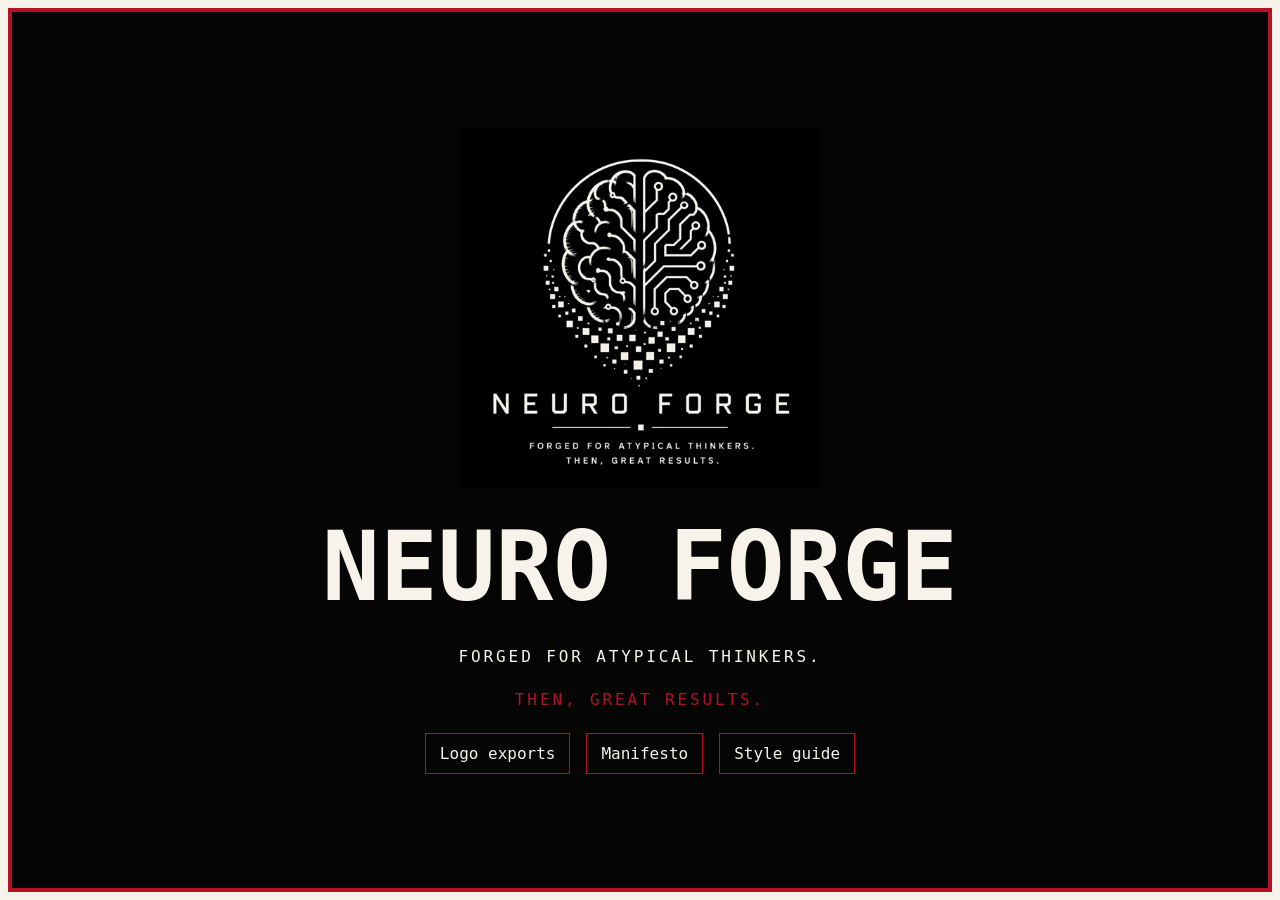
==== docs/index.html @ d3b80245 "Initial Neuro Forge repository" ====
<!doctype html>
<html lang="en">
<head>
  <meta charset="utf-8">
  <meta name="viewport" content="width=device-width, initial-scale=1">
  <title>Neuro Forge</title>
  <link rel="stylesheet" href="style.css">
</head>
<body>
  <main class="page">
    <img class="logo" src="../brand/logo/exports/neuro-forge-logo-512.png" alt="Neuro Forge logo">
    <h1>Neuro Forge</h1>
    <p class="sig">FORGED FOR ATYPICAL THINKERS.</p>
    <p class="sig red">THEN, GREAT RESULTS.</p>
    <nav>
      <a href="logo.html">Logo exports</a>
      <a href="../philosophy/manifesto.md">Manifesto</a>
      <a href="../brand/style-guide.md">Style guide</a>
    </nav>
  </main>
</body>
</html>
---- docs/style.css ----
:root {
  --black: #050505;
  --white: #f7f3ea;
  --red: #b11226;
}

* { box-sizing: border-box; }

body {
  margin: 0;
  color: var(--white);
  background: var(--black);
  font-family: ui-monospace, SFMono-Regular, Menlo, Monaco, Consolas, monospace;
}

.page {
  min-height: 100vh;
  display: grid;
  place-items: center;
  align-content: center;
  gap: 24px;
  padding: 32px;
  border: 8px solid var(--white);
  box-shadow: inset 0 0 0 4px var(--red);
}

.logo { width: min(46vw, 360px); height: auto; }

h1 {
  margin: 0;
  color: var(--white);
  font-size: clamp(2rem, 8vw, 6rem);
  font-weight: 700;
  text-transform: uppercase;
}

.sig {
  margin: 0;
  letter-spacing: .18em;
  text-align: center;
  text-transform: uppercase;
}

.red { color: var(--red); }

nav, .grid {
  display: flex;
  flex-wrap: wrap;
  justify-content: center;
  gap: 16px;
}

a {
  color: var(--white);
  border: 1px solid var(--red);
  padding: 10px 14px;
  text-decoration: none;
}

.grid-page { align-content: start; }

.grid figure {
  width: 180px;
  min-height: 180px;
  display: grid;
  place-items: center;
  border: 1px solid var(--white);
  margin: 0;
  padding: 16px;
}

.grid img { max-width: 100%; height: auto; }

figcaption { color: var(--red); }
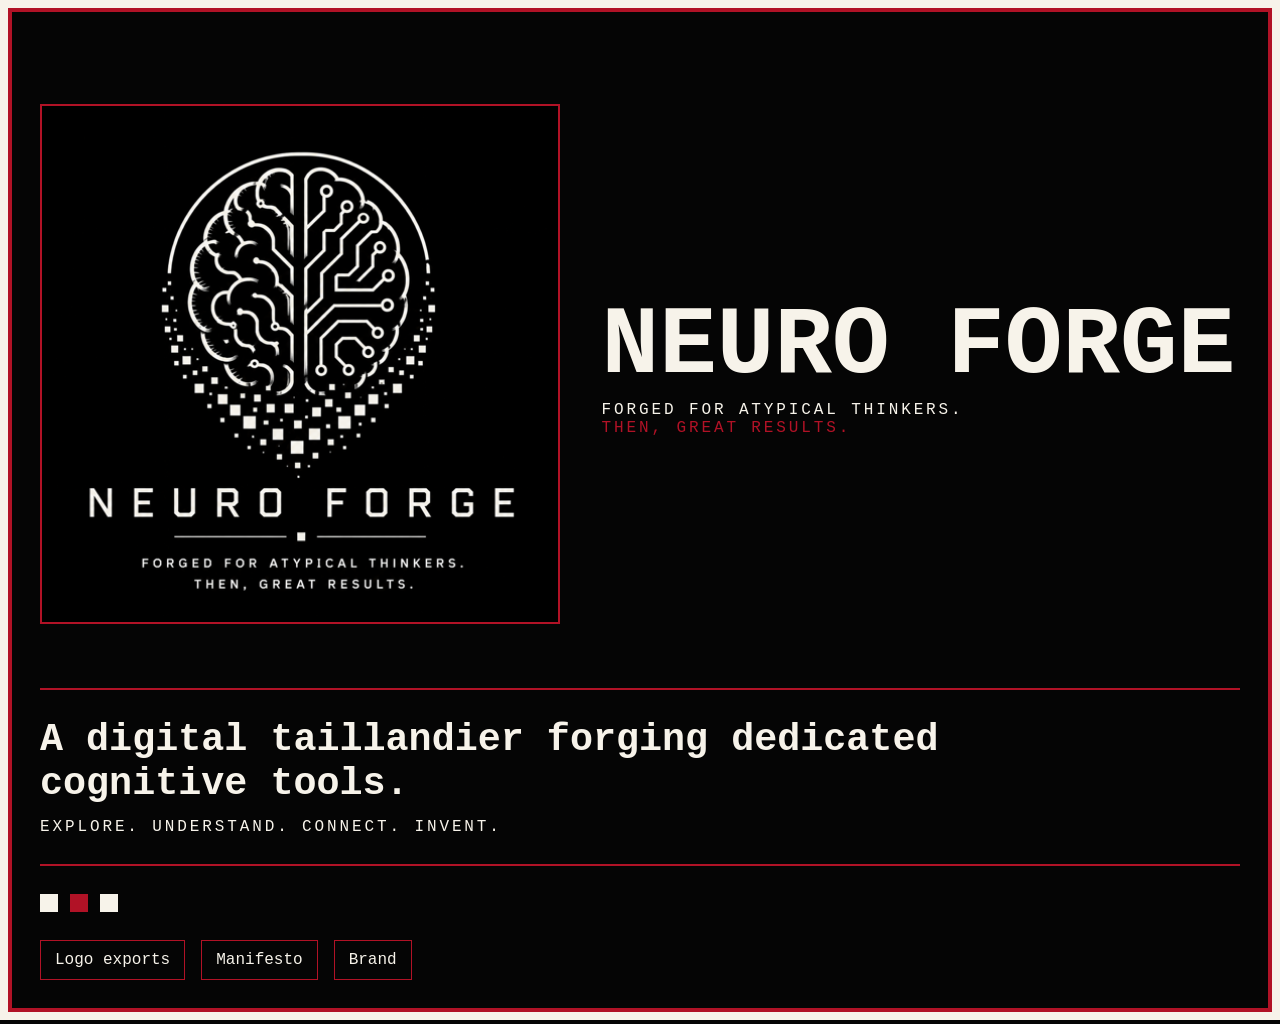
==== commit 67ac4890: "Fix GitHub Pages logo assets" ====
--- a/docs/index.html
+++ b/docs/index.html
@@ -7,17 +7,27 @@
   <link rel="stylesheet" href="style.css">
 </head>
 <body>
-  <main class="page">
-    <img class="logo" src="../brand/logo/exports/neuro-forge-logo-512.png" alt="Neuro Forge logo">
-    <h1>Neuro Forge</h1>
-    <p class="sig">FORGED FOR ATYPICAL THINKERS.</p>
-    <p class="sig red">THEN, GREAT RESULTS.</p>
+  <main>
+    <section class="hero">
+      <img class="logo" src="assets/logo/neuro-forge-logo-512.png" alt="Neuro Forge logo">
+      <div class="title">
+        <h1>Neuro Forge</h1>
+        <p>FORGED FOR ATYPICAL THINKERS.</p>
+        <p class="red">THEN, GREAT RESULTS.</p>
+      </div>
+    </section>
+    <section class="band">
+      <h2>A digital taillandier forging dedicated cognitive tools.</h2>
+      <p>Explore. Understand. Connect. Invent.</p>
+    </section>
+    <section class="sigil">
+      <span></span><span></span><span></span>
+    </section>
     <nav>
       <a href="logo.html">Logo exports</a>
-      <a href="../philosophy/manifesto.md">Manifesto</a>
-      <a href="../brand/style-guide.md">Style guide</a>
+      <a href="https://github.com/bizc0m/NeuroForge/tree/main/philosophy">Manifesto</a>
+      <a href="https://github.com/bizc0m/NeuroForge/tree/main/brand">Brand</a>
     </nav>
   </main>
 </body>
 </html>
-
--- a/docs/style.css
+++ b/docs/style.css
@@ -13,18 +13,27 @@
   font-family: ui-monospace, SFMono-Regular, Menlo, Monaco, Consolas, monospace;
 }
 
-.page {
+main {
   min-height: 100vh;
-  display: grid;
-  place-items: center;
-  align-content: center;
-  gap: 24px;
   padding: 32px;
   border: 8px solid var(--white);
   box-shadow: inset 0 0 0 4px var(--red);
 }
 
-.logo { width: min(46vw, 360px); height: auto; }
+.hero {
+  min-height: 72vh;
+  display: grid;
+  grid-template-columns: minmax(240px, 42vw) 1fr;
+  align-items: center;
+  gap: 24px;
+}
+
+.logo {
+  width: 100%;
+  max-width: 520px;
+  height: auto;
+  border: 2px solid var(--red);
+}
 
 h1 {
   margin: 0;
@@ -34,20 +43,53 @@
   text-transform: uppercase;
 }
 
-.sig {
+.title p, .band p {
   margin: 0;
   letter-spacing: .18em;
-  text-align: center;
   text-transform: uppercase;
 }
 
 .red { color: var(--red); }
 
-nav, .grid {
+nav {
+  display: flex;
+  flex-wrap: wrap;
+  gap: 16px;
+  padding: 28px 0 0;
+}
+
+.band {
+  border-top: 2px solid var(--red);
+  border-bottom: 2px solid var(--red);
+  padding: 28px 0;
+}
+
+.band h2 {
+  max-width: 900px;
+  margin: 0 0 12px;
+  font-size: clamp(1.35rem, 3vw, 3rem);
+}
+
+.sigil {
+  display: flex;
+  gap: 12px;
+  padding: 28px 0 0;
+}
+
+.sigil span {
+  width: 18px;
+  height: 18px;
+  background: var(--white);
+}
+
+.sigil span:nth-child(2) { background: var(--red); }
+
+.grid {
   display: flex;
   flex-wrap: wrap;
   justify-content: center;
-  gap: 16px;
+  gap: 18px;
+  padding: 28px 0;
 }
 
 a {
@@ -57,7 +99,7 @@
   text-decoration: none;
 }
 
-.grid-page { align-content: start; }
+.grid-page h1 { text-align: center; }
 
 .grid figure {
   width: 180px;
@@ -72,3 +114,8 @@
 .grid img { max-width: 100%; height: auto; }
 
 figcaption { color: var(--red); }
+
+@media (max-width: 760px) {
+  .hero { grid-template-columns: 1fr; }
+  main { padding: 20px; border-width: 4px; }
+}
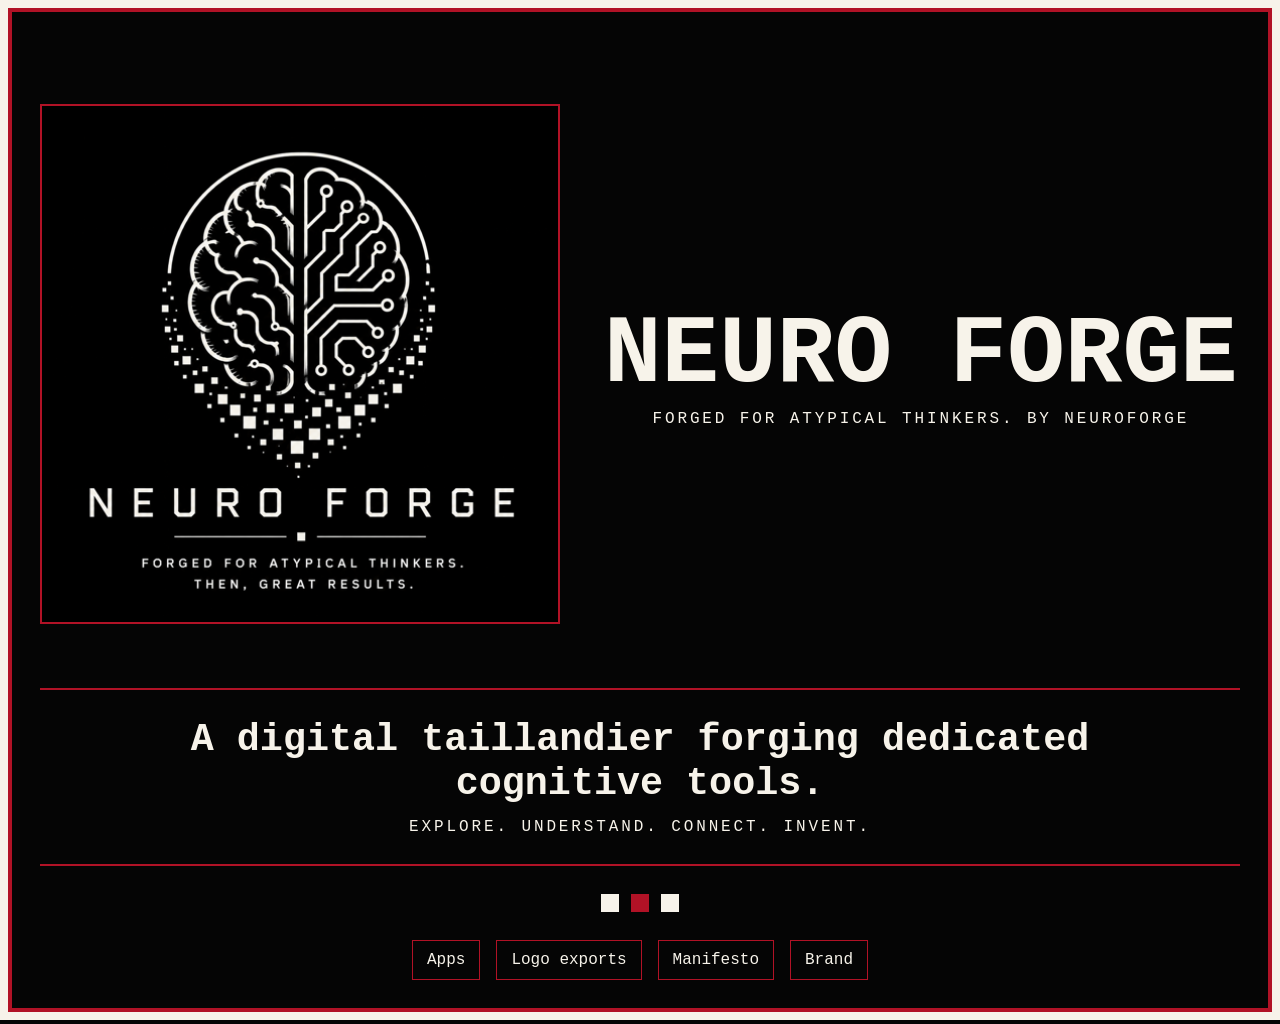
==== commit 2f63955e: "Add NeuroForge apps page" ====
--- a/docs/index.html
+++ b/docs/index.html
@@ -12,8 +12,7 @@
       <img class="logo" src="assets/logo/neuro-forge-logo-512.png" alt="Neuro Forge logo">
       <div class="title">
         <h1>Neuro Forge</h1>
-        <p>FORGED FOR ATYPICAL THINKERS.</p>
-        <p class="red">THEN, GREAT RESULTS.</p>
+        <p>FORGED FOR ATYPICAL THINKERS. by NeuroForge</p>
       </div>
     </section>
     <section class="band">
@@ -24,6 +23,7 @@
       <span></span><span></span><span></span>
     </section>
     <nav>
+      <a href="apps.html">Apps</a>
       <a href="logo.html">Logo exports</a>
       <a href="https://github.com/bizc0m/NeuroForge/tree/main/philosophy">Manifesto</a>
       <a href="https://github.com/bizc0m/NeuroForge/tree/main/brand">Brand</a>
--- a/docs/style.css
+++ b/docs/style.css
@@ -26,6 +26,7 @@
   grid-template-columns: minmax(240px, 42vw) 1fr;
   align-items: center;
   gap: 24px;
+  text-align: center;
 }
 
 .logo {
@@ -47,6 +48,7 @@
   margin: 0;
   letter-spacing: .18em;
   text-transform: uppercase;
+  text-align: center;
 }
 
 .red { color: var(--red); }
@@ -54,6 +56,7 @@
 nav {
   display: flex;
   flex-wrap: wrap;
+  justify-content: center;
   gap: 16px;
   padding: 28px 0 0;
 }
@@ -62,16 +65,18 @@
   border-top: 2px solid var(--red);
   border-bottom: 2px solid var(--red);
   padding: 28px 0;
+  text-align: center;
 }
 
 .band h2 {
   max-width: 900px;
-  margin: 0 0 12px;
+  margin: 0 auto 12px;
   font-size: clamp(1.35rem, 3vw, 3rem);
 }
 
 .sigil {
   display: flex;
+  justify-content: center;
   gap: 12px;
   padding: 28px 0 0;
 }
@@ -115,7 +120,81 @@
 
 figcaption { color: var(--red); }
 
+.apps-page {
+  min-height: 100vh;
+}
+
+.apps-head {
+  display: grid;
+  justify-items: center;
+  gap: 14px;
+  text-align: center;
+}
+
+.back-link {
+  justify-self: start;
+}
+
+.apps-logo {
+  width: 120px;
+  height: 120px;
+  object-fit: contain;
+  border: 1px solid var(--red);
+}
+
+.apps-head p {
+  max-width: 760px;
+  margin: 0;
+  color: var(--white);
+  line-height: 1.5;
+}
+
+.apps-list {
+  display: grid;
+  gap: 12px;
+  max-width: 1180px;
+  margin: 34px auto 0;
+}
+
+.app-row {
+  display: grid;
+  grid-template-columns: minmax(240px, 1fr) auto;
+  align-items: center;
+  gap: 18px;
+  padding: 16px;
+  border: 1px solid var(--white);
+  background: rgb(255 255 255 / 4%);
+}
+
+.app-row strong {
+  display: block;
+  color: var(--white);
+  font-size: 1.08rem;
+}
+
+.app-row span {
+  display: block;
+  margin-top: 4px;
+  color: rgb(247 243 234 / 72%);
+  line-height: 1.4;
+}
+
+.app-row nav {
+  padding: 0;
+  justify-content: end;
+}
+
+.apps-signature {
+  margin: 28px 0 0;
+  color: var(--red);
+  text-align: center;
+  letter-spacing: .14em;
+  text-transform: uppercase;
+}
+
 @media (max-width: 760px) {
   .hero { grid-template-columns: 1fr; }
   main { padding: 20px; border-width: 4px; }
-}
+  .app-row { grid-template-columns: 1fr; }
+  .app-row nav { justify-content: start; }
+}
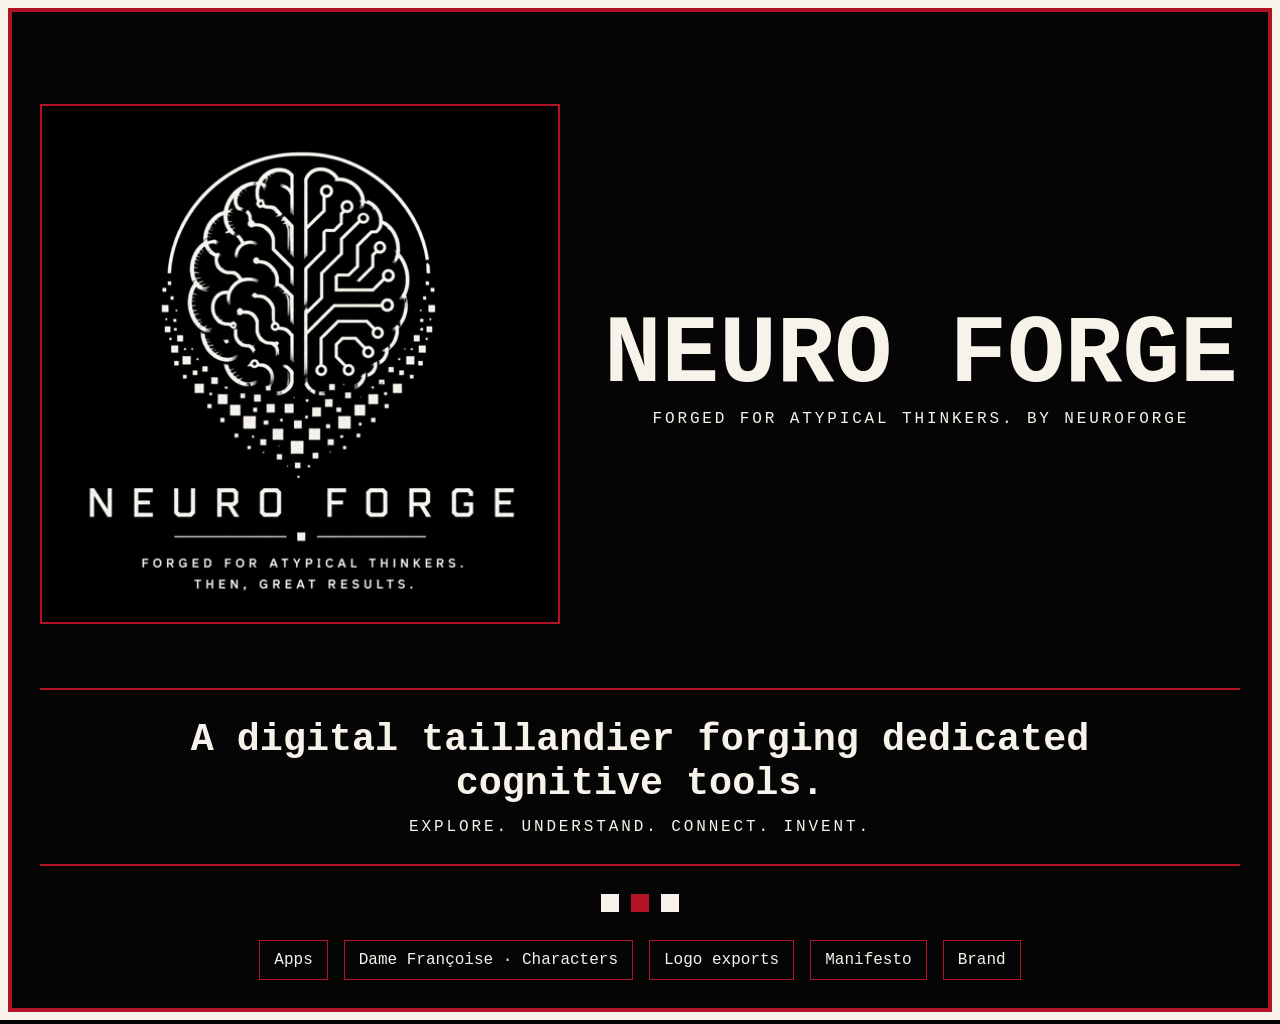
==== commit 0fad9540: "docs(characters): add Francoise gallery profiles and alternative avatar" ====
--- a/docs/index.html
+++ b/docs/index.html
@@ -24,6 +24,7 @@
     </section>
     <nav>
       <a href="apps.html">Apps</a>
+      <a href="characters/dame-francoise/">Dame Françoise · Characters</a>
       <a href="logo.html">Logo exports</a>
       <a href="https://github.com/bizc0m/NeuroForge/tree/main/philosophy">Manifesto</a>
       <a href="https://github.com/bizc0m/NeuroForge/tree/main/brand">Brand</a>
--- a/docs/style.css
+++ b/docs/style.css
@@ -192,9 +192,741 @@
   text-transform: uppercase;
 }
 
+.project-page {
+  display: grid;
+  gap: 30px;
+}
+
+.project-hero {
+  display: grid;
+  justify-items: center;
+  gap: 14px;
+  text-align: center;
+}
+
+.project-logo {
+  width: 112px;
+  height: 112px;
+  object-fit: contain;
+  border: 1px solid var(--red);
+}
+
+.app-logo {
+  padding: 8px;
+  background: rgb(247 243 234 / 8%);
+}
+
+.project-kicker {
+  margin: 0;
+  color: var(--red);
+  letter-spacing: .2em;
+  text-transform: uppercase;
+}
+
+.project-subtitle {
+  max-width: 740px;
+  margin: 0;
+  color: rgb(247 243 234 / 78%);
+  line-height: 1.5;
+}
+
+.project-actions {
+  padding-top: 8px;
+}
+
+.project-grid {
+  display: grid;
+  grid-template-columns: repeat(2, minmax(0, 1fr));
+  gap: 14px;
+  max-width: 1100px;
+  width: 100%;
+  margin: 0 auto;
+}
+
+.project-panel {
+  min-height: 190px;
+  padding: 18px;
+  border: 1px solid var(--white);
+  background: rgb(255 255 255 / 4%);
+}
+
+.project-panel h2 {
+  margin: 0 0 12px;
+  color: var(--red);
+  font-size: 1rem;
+  letter-spacing: .16em;
+  text-transform: uppercase;
+}
+
+.project-panel p {
+  margin: 0 0 10px;
+  line-height: 1.55;
+}
+
+.project-panel dl {
+  margin: 0;
+}
+
+.project-panel div {
+  display: grid;
+  grid-template-columns: 150px 1fr;
+  gap: 12px;
+  padding: 8px 0;
+  border-bottom: 1px solid rgb(247 243 234 / 20%);
+}
+
+.project-panel dt {
+  color: rgb(247 243 234 / 62%);
+}
+
+.project-panel dd {
+  margin: 0;
+}
+
+.project-signature {
+  color: var(--red);
+  letter-spacing: .12em;
+  text-transform: uppercase;
+}
+
 @media (max-width: 760px) {
   .hero { grid-template-columns: 1fr; }
   main { padding: 20px; border-width: 4px; }
   .app-row { grid-template-columns: 1fr; }
   .app-row nav { justify-content: start; }
-}
+  .project-grid { grid-template-columns: 1fr; }
+  .project-panel div { grid-template-columns: 1fr; gap: 4px; }
+}
+
+/* NeuroForge production directory: compact CP437/NFO treatment. */
+.nfo-body {
+  --nfo-bg: #030504;
+  --nfo-ink: #e9eee8;
+  --nfo-blue: #1897d4;
+  --nfo-green: #71d33d;
+  --nfo-muted: #8ca09b;
+  min-height: 100dvh;
+  background-color: var(--nfo-bg);
+  background-image: repeating-linear-gradient(0deg, transparent 0 3px, rgb(255 255 255 / 0.022) 3px 4px);
+  color: var(--nfo-ink);
+  font-size: 13px;
+}
+
+.nfo-shell {
+  width: min(1180px, calc(100% - 28px));
+  min-height: calc(100dvh - 28px);
+  margin: 14px auto;
+  padding: 18px 22px 14px;
+  border: 1px solid var(--nfo-blue);
+  box-shadow: inset 0 0 0 3px var(--nfo-bg), inset 0 0 0 4px #183b91;
+  position: relative;
+}
+
+.nfo-shell::before,
+.nfo-shell::after {
+  position: absolute;
+  color: var(--nfo-blue);
+  background: var(--nfo-bg);
+  font-weight: 800;
+  line-height: 1;
+}
+
+.nfo-shell::before { content: "[+]"; top: -7px; left: 12px; }
+.nfo-shell::after { content: "[+]"; right: 12px; bottom: -7px; }
+
+.nfo-header {
+  display: grid;
+  gap: 10px;
+  text-align: center;
+}
+
+.nfo-topline {
+  display: flex;
+  align-items: center;
+  justify-content: space-between;
+  gap: 16px;
+  color: var(--nfo-green);
+  font-size: 11px;
+  letter-spacing: .08em;
+}
+
+.nfo-topline::before,
+.nfo-topline::after {
+  content: none;
+}
+.nfo-topline a { padding: 0; border: 0; color: var(--nfo-blue); }
+
+.ascii-mark {
+  display: inline-block;
+  max-width: 100%;
+  margin: 10px auto 8px;
+  overflow: hidden;
+  color: var(--nfo-ink);
+  font: 700 clamp(7px, 1.05vw, 12px)/1.05 ui-monospace, SFMono-Regular, Menlo, monospace;
+  letter-spacing: 0;
+  text-align: left;
+  text-shadow: 2px 2px 0 #1749c7;
+  white-space: pre;
+}
+
+.nfo-titlebar {
+  display: flex;
+  align-items: center;
+  justify-content: center;
+  color: var(--nfo-green);
+  margin: 0;
+}
+
+.nfo-titlebar::before,
+.nfo-titlebar::after { content: none; }
+.nfo-titlebar h1 { color: var(--nfo-green); font-size: 14px; letter-spacing: .16em; white-space: nowrap; }
+.nfo-titlebar > span { display: none; }
+
+.nfo-intro {
+  max-width: 760px;
+  margin: 0 auto 8px;
+  color: var(--nfo-muted);
+  font-size: 12px;
+  line-height: 1.5;
+}
+
+.nfo-roster { border: 1px solid #8495a1; box-shadow: 5px 5px 0 #0b3157; }
+
+.nfo-roster-head {
+  display: grid;
+  grid-template-columns: 52px 1fr;
+  gap: 12px;
+  padding: 7px 10px;
+  color: var(--nfo-blue);
+  border-bottom: 1px solid #8495a1;
+  font-size: 10px;
+  letter-spacing: .1em;
+}
+
+.nfo-entry {
+  display: grid;
+  grid-template-columns: 42px 42px minmax(180px, 1fr);
+  align-items: center;
+  gap: 10px;
+  min-height: 58px;
+  padding: 7px 10px;
+  border-bottom: 1px dotted #455861;
+}
+
+.nfo-entry:last-child { border-bottom: 0; }
+.nfo-entry:hover { background: #07120f; }
+
+.nfo-id { color: var(--nfo-green); font-weight: 800; }
+
+.nfo-app-icon,
+.nfo-glyph {
+  width: 38px;
+  height: 38px;
+  border: 1px solid var(--nfo-blue);
+  background: #090d0c;
+}
+
+.nfo-app-icon { display: block; object-fit: contain; }
+.nfo-glyph { display: grid; place-items: center; color: var(--nfo-blue); font-size: 11px; font-weight: 800; }
+.nfo-copy-head { display: flex; flex-wrap: wrap; align-items: center; gap: 5px 7px; margin-bottom: 4px; }
+.nfo-copy h2 { margin: 0; color: var(--nfo-ink); font-size: 13px; letter-spacing: 0; }
+.nfo-copy p { margin: 0; color: var(--nfo-muted); font-size: 11px; line-height: 1.3; }
+.nfo-copy .nfo-benefit { margin-top: 2px; color: #bdc9c5; }
+.nfo-tags { display: flex; flex-wrap: wrap; gap: 3px 8px; margin-top: 5px !important; }
+.nfo-tags button {
+  appearance: none;
+  padding: 0;
+  border: 0;
+  color: var(--nfo-blue);
+  background: transparent;
+  font: inherit;
+  font-size: 9px;
+  white-space: nowrap;
+  cursor: pointer;
+}
+
+.nfo-tags button:hover,
+.nfo-tags button:focus-visible,
+.nfo-tags button[aria-pressed="true"] { color: var(--nfo-green); text-decoration: underline; text-underline-offset: 2px; outline: 0; }
+
+.nfo-filter-state {
+  display: flex;
+  justify-content: center;
+  align-items: center;
+  gap: 10px;
+  min-height: 22px;
+  margin: -8px auto 12px;
+  color: var(--nfo-green);
+  font-size: 9px;
+  letter-spacing: .08em;
+}
+
+.nfo-status-filters {
+  display: flex;
+  justify-content: center;
+  gap: 6px;
+  margin: 0 auto 10px;
+}
+
+.nfo-status-filters button {
+  display: inline-flex;
+  align-items: center;
+  gap: 5px;
+  padding: 4px 8px;
+  border: 1px solid #1c6895;
+  color: var(--nfo-muted);
+  background: transparent;
+  font: inherit;
+  font-size: 9px;
+  cursor: pointer;
+}
+
+.nfo-status-filters button[aria-pressed="true"],
+.nfo-status-filters button:hover,
+.nfo-status-filters button:focus-visible { color: var(--nfo-ink); border-color: var(--nfo-green); outline: 0; }
+.status-light { width: 7px; height: 7px; border-radius: 50%; background: currentColor; }
+.status-light.alpha { color: #ed8b2c; }
+.status-light.beta { color: #e7d338; }
+.status-light.stable { color: #62cf4a; }
+
+.nfo-filter-state button {
+  padding: 3px 7px;
+  border: 1px solid #1c6895;
+  color: var(--nfo-blue);
+  background: transparent;
+  font: inherit;
+  cursor: pointer;
+}
+
+.nfo-entry[hidden] { display: none; }
+
+.nfo-entry[data-preview] .nfo-app-icon,
+.nfo-entry[data-preview] .nfo-glyph,
+.nfo-entry[data-preview] h2 { cursor: zoom-in; }
+
+.nfo-preview {
+  position: fixed;
+  z-index: 20;
+  width: min(520px, calc(100vw - 24px));
+  margin: 0;
+  padding: 5px;
+  border: 1px solid var(--nfo-blue);
+  background: var(--nfo-bg);
+  box-shadow: 6px 6px 0 #0b3157;
+  pointer-events: none;
+}
+
+.nfo-preview[hidden] { display: none; }
+.nfo-preview img { display: block; width: 100%; max-height: 330px; object-fit: contain; background: #070909; }
+.nfo-preview figcaption { padding: 5px 3px 1px; color: var(--nfo-green); font-size: 9px; letter-spacing: .08em; }
+
+.nfo-status {
+  display: inline-flex;
+  align-items: center;
+  gap: 4px;
+  font-size: 9px;
+  font-weight: 800;
+  letter-spacing: .08em;
+}
+
+.nfo-status::before { content: ""; width: 7px; height: 7px; border-radius: 50%; background: currentColor; }
+.nfo-status.alpha { color: #ed8b2c; }
+.nfo-status.beta { color: #e7d338; }
+.nfo-status.stable { color: #62cf4a; }
+
+.nfo-actions {
+  display: flex;
+  flex-wrap: nowrap;
+  justify-content: start;
+  gap: 5px;
+  padding: 0;
+}
+
+.nfo-actions a {
+  display: inline-flex;
+  align-items: center;
+  justify-content: center;
+  min-width: 46px;
+  min-height: 30px;
+  padding: 0 8px;
+  border: 1px solid #1c6895;
+  color: #5dc8f1;
+  font-size: 10px;
+  text-align: center;
+}
+
+.nfo-actions .nfo-coffee-button {
+  min-height: 30px;
+  padding: 0;
+  border: 0;
+  background: transparent;
+}
+
+.nfo-actions .nfo-coffee-button img {
+  display: block;
+  height: 30px;
+  width: auto;
+}
+
+.nfo-actions a:hover,
+.nfo-actions a:focus-visible { color: var(--nfo-bg); background: var(--nfo-green); border-color: var(--nfo-green); outline: 0; }
+.nfo-actions a:active { transform: translateY(1px); }
+
+.nfo-footer {
+  display: flex;
+  justify-content: center;
+  gap: 8px;
+  margin-top: 16px;
+  color: var(--nfo-muted);
+  font-size: 10px;
+  letter-spacing: .1em;
+}
+
+.nfo-footer b { color: var(--nfo-green); }
+
+.nfo-project-page { display: grid; gap: 16px; }
+
+.nfo-project-toolbar {
+  display: flex;
+  align-items: center;
+  justify-content: center;
+  gap: 6px;
+  margin: 0 auto;
+  max-width: 100%;
+}
+
+.nfo-badges {
+  display: flex;
+  flex: 0 0 auto;
+  flex-wrap: wrap;
+  align-items: center;
+  justify-content: center;
+  gap: 5px;
+  margin: 0;
+  padding: 0;
+  border: 0;
+  background: transparent;
+  box-shadow: none;
+}
+
+.nfo-badges-main {
+  margin: 0 auto 8px;
+}
+
+.nfo-badges img {
+  display: block;
+  height: 22px;
+  width: auto;
+}
+
+.nfo-badge-label {
+  display: inline-flex;
+  align-items: center;
+  justify-content: center;
+  min-height: 20px;
+  padding: 3px 7px;
+  color: var(--nfo-bg);
+  background: var(--nfo-green);
+  font-size: 8px;
+  font-weight: 800;
+  letter-spacing: .08em;
+}
+
+.nfo-badge {
+  display: inline-flex;
+  align-items: center;
+  justify-content: center;
+  min-height: 20px;
+  padding: 3px 7px;
+  border: 1px solid #1c6895;
+  color: var(--nfo-blue);
+  background: #050b0c;
+  font-size: 8px;
+  font-weight: 800;
+  letter-spacing: .08em;
+  white-space: nowrap;
+}
+
+.nfo-badge.alpha { color: #ed8b2c; border-color: #7a4d18; }
+.nfo-badge.stable { color: var(--nfo-green); border-color: #2c761d; }
+.nfo-badge.pending { color: #e7d338; border-color: #70661a; }
+
+.nfo-filebar,
+.nfo-langbar {
+  display: flex;
+  flex: 0 0 auto;
+  flex-wrap: wrap;
+  justify-content: center;
+  gap: 6px;
+  margin: 0;
+}
+
+.nfo-filebar {
+  margin: 0;
+}
+
+.nfo-filebar a,
+.nfo-filebar > span,
+.nfo-langbar a {
+  display: inline-flex;
+  align-items: center;
+  justify-content: center;
+  gap: 5px;
+  min-height: 26px;
+  padding: 5px 9px;
+  border: 1px solid #1c6895;
+  color: var(--nfo-blue);
+  background: #050b0c;
+  font-size: 9px;
+  font-weight: 800;
+  letter-spacing: .08em;
+  white-space: nowrap;
+}
+
+.nfo-langbar .nfo-flag {
+  font-size: 13px;
+  line-height: 1;
+}
+
+.nfo-langbar a {
+  min-width: 54px;
+}
+
+.nfo-filebar > span {
+  max-width: 240px;
+  overflow: hidden;
+  text-overflow: ellipsis;
+  color: var(--nfo-muted);
+  border-style: dotted;
+}
+
+.nfo-filebar a:hover,
+.nfo-filebar a:focus-visible,
+.nfo-langbar a:hover,
+.nfo-langbar a:focus-visible,
+.nfo-langbar a[aria-current="page"] {
+  color: var(--nfo-bg);
+  background: var(--nfo-green);
+  border-color: var(--nfo-green);
+  outline: 0;
+}
+
+.nfo-support {
+  display: flex;
+  flex-wrap: wrap;
+  justify-content: center;
+  gap: 7px;
+  margin: 12px auto 0;
+}
+
+.nfo-support a {
+  padding: 6px 9px;
+  border: 1px solid var(--nfo-green);
+  color: var(--nfo-bg);
+  background: var(--nfo-green);
+  font-size: 10px;
+  font-weight: 800;
+}
+
+.nfo-topic-strip {
+  display: flex;
+  flex-wrap: wrap;
+  gap: 5px 7px;
+  margin-top: 10px;
+}
+
+.nfo-topic-strip span {
+  color: var(--nfo-blue);
+  font-size: 9px;
+  white-space: nowrap;
+}
+
+.nfo-project-actions {
+  justify-content: center;
+  margin-top: 10px;
+  margin-bottom: 2px;
+}
+
+.nfo-project-frame {
+  display: grid;
+  grid-template-columns: minmax(220px, 320px) minmax(0, 1fr);
+  gap: 12px;
+  border: 1px solid #8495a1;
+  box-shadow: 5px 5px 0 #0b3157;
+  padding: 10px;
+}
+
+.nfo-project-media {
+  display: grid;
+  align-content: start;
+  gap: 10px;
+}
+
+.nfo-project-logo,
+.nfo-project-shot {
+  width: 100%;
+  border: 1px solid var(--nfo-blue);
+  background: #090d0c;
+}
+
+.nfo-project-shot-link {
+  display: block;
+  position: relative;
+  cursor: zoom-in;
+}
+
+.nfo-project-shot-link::after {
+  content: "OPEN FULL SIZE";
+  position: absolute;
+  right: 6px;
+  bottom: 6px;
+  padding: 4px 6px;
+  border: 1px solid var(--nfo-green);
+  color: var(--nfo-bg);
+  background: var(--nfo-green);
+  font: 800 8px/1 ui-monospace, SFMono-Regular, Menlo, monospace;
+  letter-spacing: .08em;
+}
+
+.nfo-project-shot-link:hover .nfo-project-shot,
+.nfo-project-shot-link:focus-visible .nfo-project-shot {
+  border-color: var(--nfo-green);
+  box-shadow: 0 0 0 2px rgb(98 207 74 / 20%);
+}
+
+.nfo-lightbox {
+  position: fixed;
+  inset: 0;
+  z-index: 50;
+  display: grid;
+  place-items: center;
+  padding: 22px;
+  background: rgb(0 0 0 / 86%);
+}
+
+.nfo-lightbox[hidden] {
+  display: none;
+}
+
+.nfo-lightbox img {
+  max-width: min(96vw, 1280px);
+  max-height: 86vh;
+  width: auto;
+  height: auto;
+  object-fit: contain;
+  border: 1px solid var(--nfo-blue);
+  background: #050b0c;
+  box-shadow: 6px 6px 0 #0b3157;
+}
+
+.nfo-lightbox button {
+  position: fixed;
+  top: 14px;
+  right: 14px;
+  padding: 7px 10px;
+  border: 1px solid var(--nfo-green);
+  color: var(--nfo-bg);
+  background: var(--nfo-green);
+  font: 800 10px/1 ui-monospace, SFMono-Regular, Menlo, monospace;
+  letter-spacing: .1em;
+}
+
+.nfo-project-logo {
+  max-width: 142px;
+  justify-self: center;
+  padding: 10px;
+  object-fit: contain;
+}
+
+.nfo-project-shot {
+  aspect-ratio: 16 / 10;
+  object-fit: cover;
+}
+
+.nfo-project-grid {
+  display: grid;
+  grid-template-columns: repeat(2, minmax(0, 1fr));
+  gap: 10px;
+}
+
+.nfo-project-panel {
+  min-height: 150px;
+  padding: 12px;
+  border: 1px dotted #455861;
+  background: rgb(255 255 255 / 3%);
+}
+
+.nfo-project-panel h2 {
+  margin: 0 0 10px;
+  color: var(--nfo-green);
+  font-size: 10px;
+  letter-spacing: .12em;
+}
+
+.nfo-project-panel p {
+  margin: 0 0 8px;
+  color: var(--nfo-muted);
+  font-size: 11px;
+  line-height: 1.45;
+}
+
+.nfo-project-panel a {
+  display: inline-flex;
+  margin-top: 2px;
+  padding: 5px 7px;
+  border: 1px solid #1c6895;
+  color: #5dc8f1;
+  font-size: 10px;
+}
+
+.nfo-project-panel .nfo-topic-links {
+  display: flex;
+  flex-wrap: wrap;
+  gap: 6px;
+  margin: 0;
+}
+
+.nfo-project-panel .nfo-topic-links a {
+  margin-top: 0;
+  padding: 4px 6px;
+  font-size: 9px;
+  line-height: 1;
+}
+
+.nfo-project-panel a:hover,
+.nfo-project-panel a:focus-visible {
+  color: var(--nfo-bg);
+  background: var(--nfo-green);
+  border-color: var(--nfo-green);
+  outline: 0;
+}
+
+.nfo-project-signature {
+  color: var(--nfo-green) !important;
+  letter-spacing: .08em;
+}
+
+@media (max-width: 760px) {
+  .nfo-shell { width: calc(100% - 12px); margin: 6px; padding: 15px 10px 12px; }
+  .nfo-topline { display: flex; justify-content: center; }
+  .nfo-topline::before, .nfo-topline::after, .nfo-topline > :last-child { display: none; }
+  .nfo-topline > :first-child { position: static; }
+  .ascii-mark { font-size: clamp(4px, 1.45vw, 7px); text-shadow: 1px 1px 0 #1749c7; }
+  .nfo-titlebar::before, .nfo-titlebar::after { content: none; }
+  .nfo-roster-head { display: none; }
+  .nfo-entry { grid-template-columns: 35px 38px 1fr; padding: 9px 7px; }
+  .nfo-copy-head { align-items: flex-start; }
+  .nfo-actions { width: 100%; order: 3; }
+  .nfo-actions a { flex: 0 1 auto; }
+  .nfo-filebar, .nfo-langbar { justify-content: flex-start; }
+  .nfo-filebar > span { width: 100%; overflow: hidden; text-overflow: ellipsis; }
+  .nfo-footer { flex-direction: column; align-items: center; }
+  .nfo-preview { width: calc(100vw - 20px); left: 10px !important; }
+  .nfo-project-frame { grid-template-columns: 1fr; }
+  .nfo-project-grid { grid-template-columns: 1fr; }
+  .nfo-project-logo { max-width: 116px; }
+}
+
+@media (prefers-reduced-motion: no-preference) {
+  .nfo-entry, .nfo-actions a { transition: background-color 120ms ease, color 120ms ease, transform 120ms ease; }
+}
